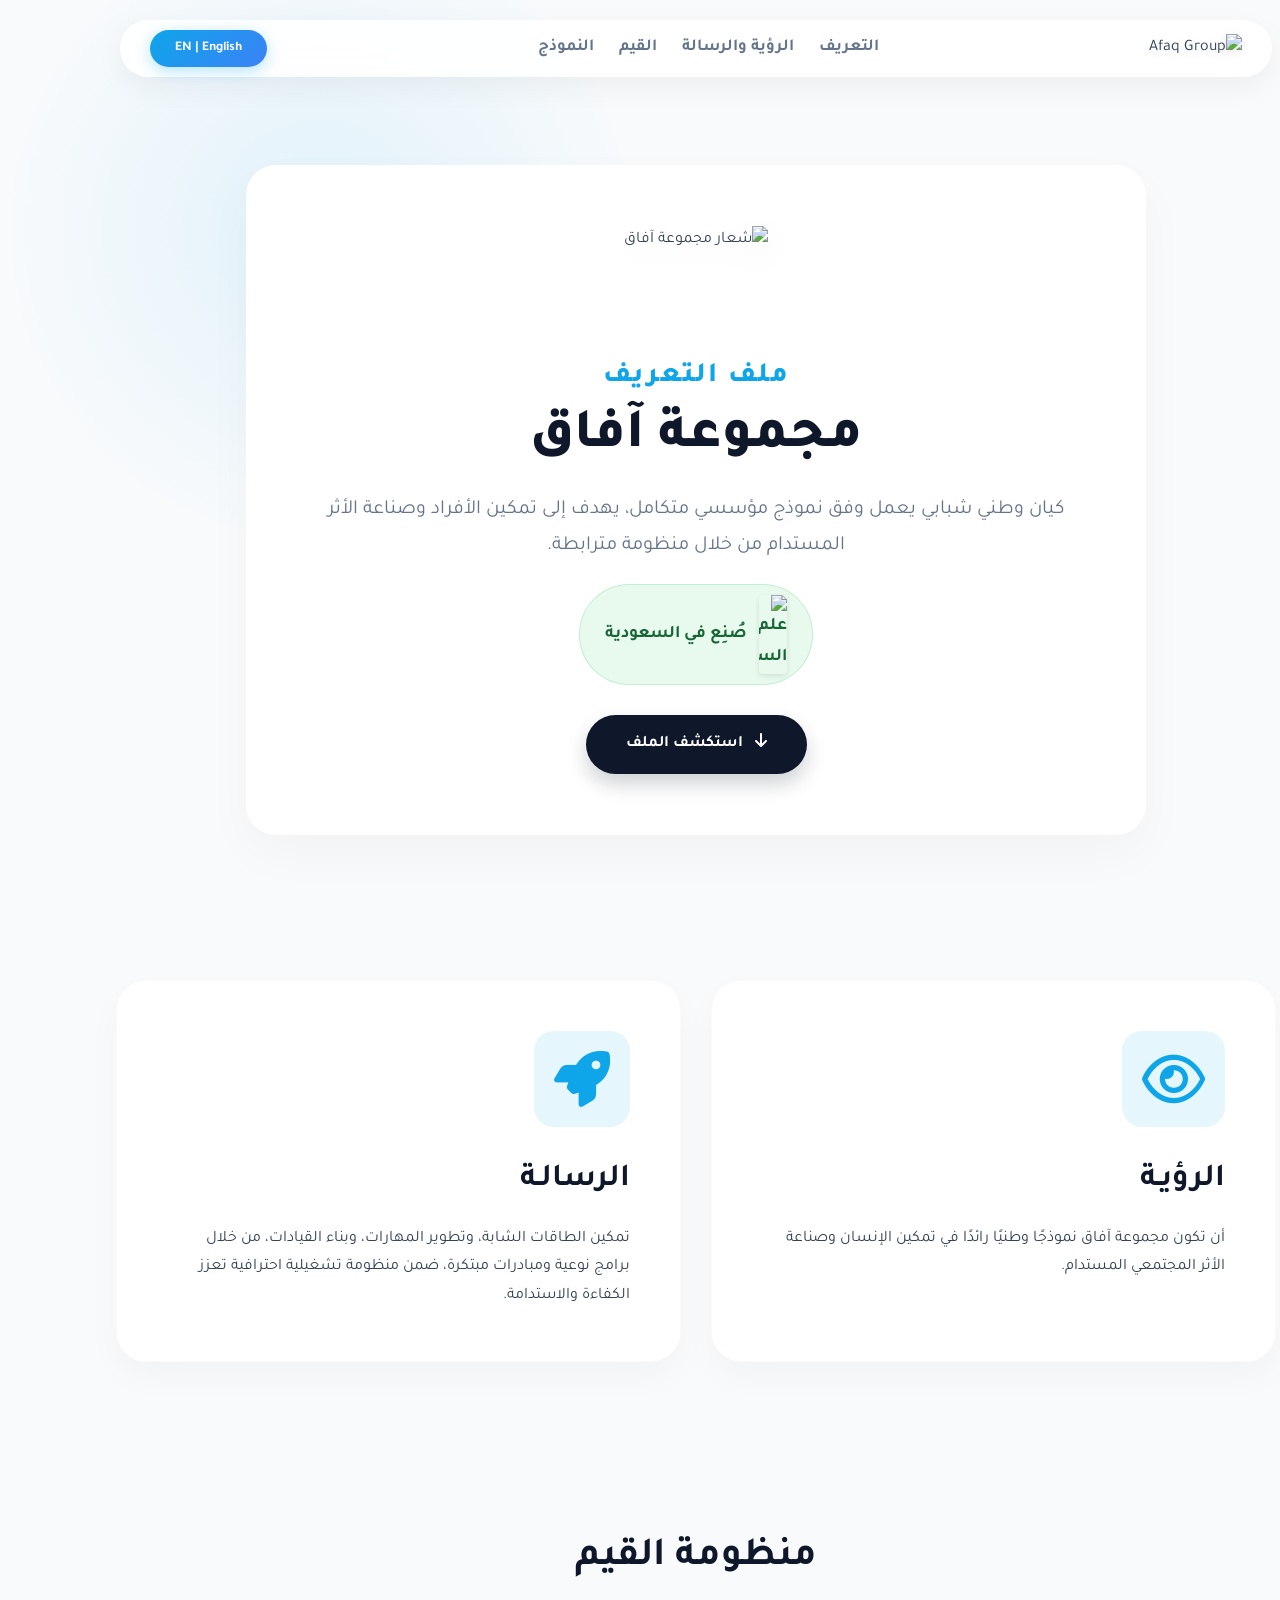
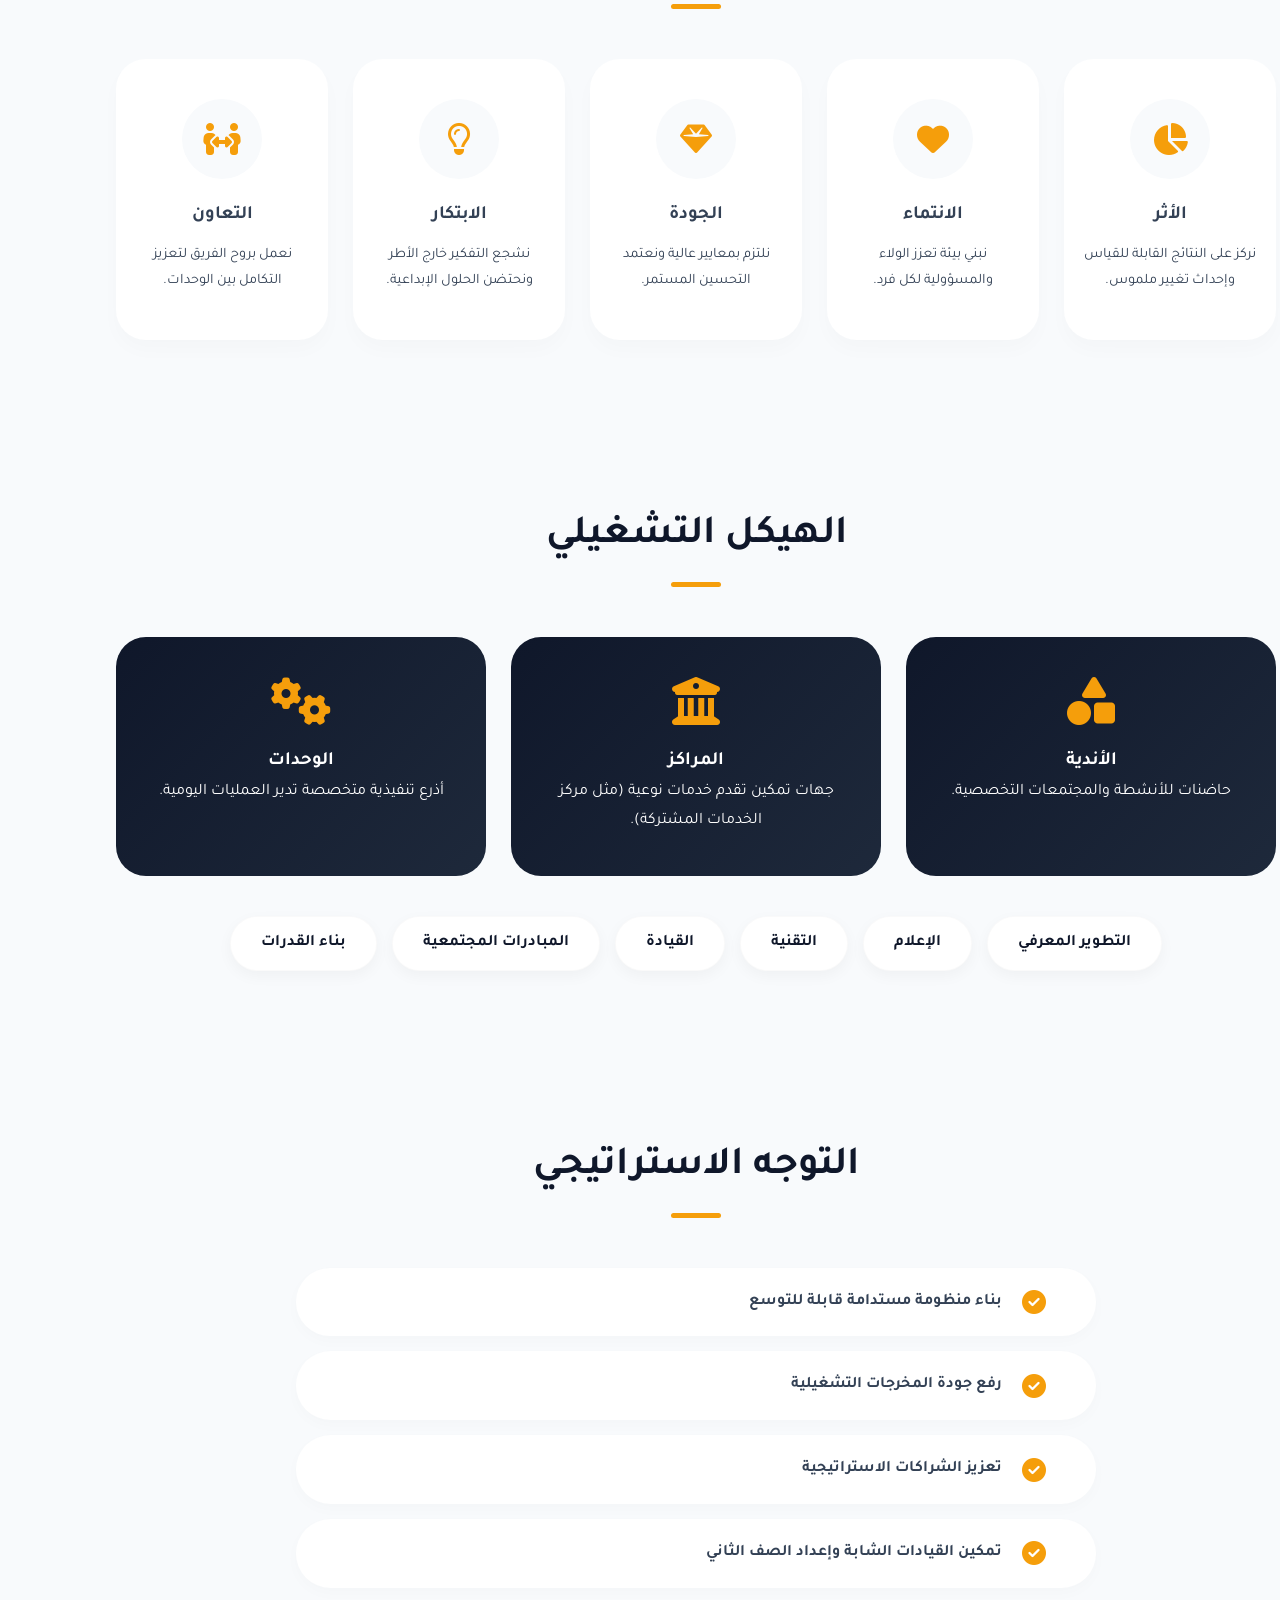
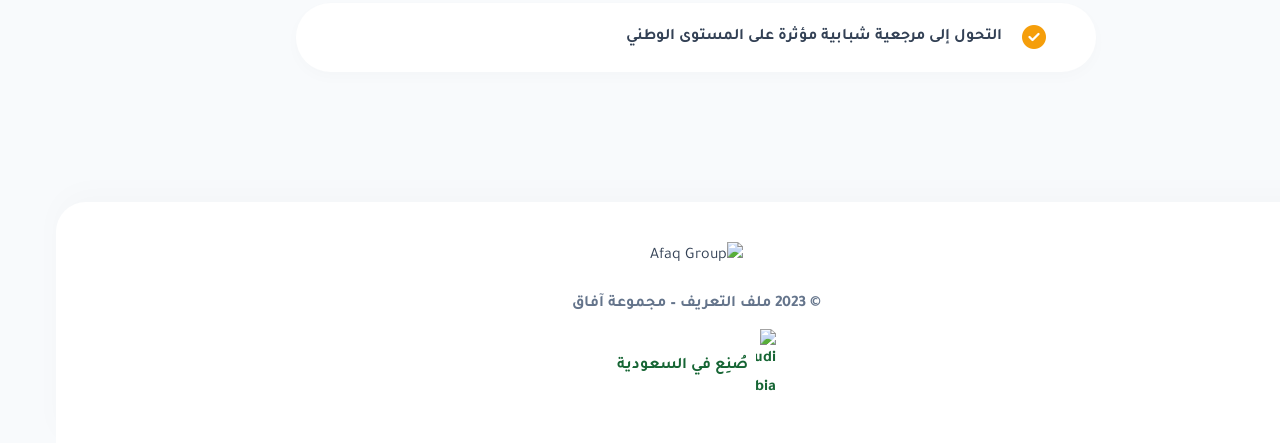
==== index.html @ 3bacb2dc "Rename index.tml to index.html" ====
<!DOCTYPE html>
<html lang="ar" dir="rtl">
<head>
    <meta charset="UTF-8">
    <meta name="viewport" content="width=device-width, initial-scale=1.0">
    <title>مجموعة آفاق | Afaq Group Profile</title>
    
    <!-- خطوط دائرية وناعمة -->
    <link href="https://fonts.googleapis.com/css2?family=Outfit:wght@300;400;600;700&family=Tajawal:wght@300;400;500;700;800&display=swap" rel="stylesheet">
    
    <!-- مكتبة الأيقونات -->
    <link rel="stylesheet" href="https://cdnjs.cloudflare.com/ajax/libs/font-awesome/6.4.0/css/all.min.css">
    
    <style>
        /* المتغيرات (الألوان والانحناءات) */
        :root {
            --primary: #0f172a;      
            --secondary: #0ea5e9;    
            --accent: #f59e0b;       
            --bg-body: #f8fafc;      
            --bg-card: #ffffff;      
            --text-main: #334155;
            --text-muted: #64748b;
            
            /* الانحناءات (بدون زوايا حادة) */
            --radius-lg: 30px;
            --radius-md: 20px;
            --radius-pill: 50px;
            
            --transition: all 0.4s cubic-bezier(0.4, 0, 0.2, 1);
        }

        * {
            margin: 0;
            padding: 0;
            box-sizing: border-box;
        }

        body {
            background-color: var(--bg-body);
            color: var(--text-main);
            line-height: 1.8;
            overflow-x: hidden;
        }

        html[dir="rtl"] body { font-family: 'Tajawal', sans-serif; }
        html[dir="ltr"] body { font-family: 'Outfit', sans-serif; }

        html[dir="rtl"] .en { display: none !important; }
        html[dir="ltr"] .ar { display: none !important; }

        a { text-decoration: none; color: inherit; }
        ul { list-style: none; }

        /* شريط تنقل عائم ودائري */
        nav {
            position: fixed;
            top: 20px;
            left: 50%;
            transform: translateX(-50%);
            width: 90%;
            max-width: 1200px;
            background: rgba(255, 255, 255, 0.9);
            backdrop-filter: blur(10px);
            box-shadow: 0 10px 30px rgba(0,0,0,0.05);
            border-radius: var(--radius-pill);
            z-index: 1000;
            display: flex;
            justify-content: space-between;
            align-items: center;
            padding: 10px 30px;
            transition: var(--transition);
        }

        .logo img {
            height: 45px;
            object-fit: contain;
            filter: drop-shadow(0 2px 4px rgba(0,0,0,0.1));
        }

        .nav-links {
            display: flex;
            gap: 25px;
        }

        .nav-links a {
            font-weight: 600;
            color: var(--text-muted);
            transition: var(--transition);
            font-size: 1.05rem;
        }

        .nav-links a:hover {
            color: var(--secondary);
            transform: translateY(-2px);
            display: inline-block;
        }

        .lang-btn {
            background: linear-gradient(135deg, var(--secondary), #3b82f6);
            color: white;
            border: none;
            padding: 10px 25px;
            border-radius: var(--radius-pill);
            cursor: pointer;
            font-family: inherit;
            font-weight: 700;
            box-shadow: 0 4px 15px rgba(14, 165, 233, 0.3);
            transition: var(--transition);
        }

        .lang-btn:hover {
            transform: translateY(-3px) scale(1.05);
            box-shadow: 0 8px 20px rgba(14, 165, 233, 0.4);
        }

        .profile-container {
            max-width: 1200px;
            margin: 0 auto;
            padding: 0 20px;
        }

        /* الغلاف (Hero Section) */
        .hero {
            min-height: 100vh;
            display: flex;
            align-items: center;
            justify-content: center;
            text-align: center;
            padding-top: 100px;
            position: relative;
        }

        .hero::before {
            content: '';
            position: absolute;
            top: -10%;
            left: -10%;
            width: 50vw;
            height: 50vw;
            background: radial-gradient(circle, rgba(14, 165, 233, 0.1) 0%, rgba(255,255,255,0) 70%);
            border-radius: 50%;
            z-index: -1;
            animation: float-slow 10s infinite alternate;
        }

        .hero-card {
            background: var(--bg-card);
            padding: 60px 40px;
            border-radius: var(--radius-lg);
            box-shadow: 0 20px 50px rgba(0,0,0,0.03);
            max-width: 900px;
            width: 100%;
            border: 1px solid rgba(255,255,255,0.5);
            backdrop-filter: blur(5px);
            display: flex;
            flex-direction: column;
            align-items: center;
        }

        /* الشعار في الواجهة */
        .hero-logo {
            height: 110px;
            margin-bottom: 25px;
            filter: drop-shadow(0 10px 15px rgba(0,0,0,0.05));
            animation: float-btn 4s ease-in-out infinite;
        }

        .hero h1 {
            font-size: clamp(2rem, 5vw, 3.5rem);
            color: var(--primary);
            margin-bottom: 20px;
            font-weight: 800;
            line-height: 1.2;
        }

        .hero h1 span {
            color: var(--secondary);
            display: block;
            font-size: 0.5em;
            margin-bottom: 10px;
            letter-spacing: 2px;
            text-transform: uppercase;
        }

        .hero p {
            font-size: 1.25rem;
            color: var(--text-muted);
            margin-bottom: 20px;
            max-width: 800px;
        }

        /* شارة صنع في السعودية */
        .saudi-badge {
            display: inline-flex;
            align-items: center;
            gap: 12px;
            background: rgba(34, 197, 94, 0.1); /* لون أخضر خفيف جداً */
            color: #166534; /* أخضر داكن */
            padding: 10px 25px;
            border-radius: var(--radius-pill);
            font-weight: 700;
            margin-bottom: 30px;
            border: 1px solid rgba(34, 197, 94, 0.2);
            font-size: 1.1rem;
        }

        .saudi-flag {
            width: 28px;
            border-radius: 4px;
            box-shadow: 0 2px 5px rgba(0,0,0,0.1);
        }

        /* العناوين للأقسام */
        .section-header {
            text-align: center;
            margin-bottom: 50px;
        }

        .section-header h2 {
            font-size: 2.5rem;
            color: var(--primary);
            display: inline-block;
            position: relative;
            padding-bottom: 15px;
        }

        .section-header h2::after {
            content: '';
            position: absolute;
            bottom: 0;
            left: 50%;
            transform: translateX(-50%);
            width: 50px;
            height: 5px;
            background: var(--accent);
            border-radius: var(--radius-pill);
        }

        section { padding: 80px 0; }

        /* البطاقات العامة */
        .vm-grid {
            display: grid;
            grid-template-columns: repeat(auto-fit, minmax(350px, 1fr));
            gap: 30px;
        }

        .vm-card {
            background: var(--bg-card);
            padding: 50px;
            border-radius: var(--radius-lg);
            box-shadow: 0 15px 35px rgba(0,0,0,0.03);
            position: relative;
            overflow: hidden;
            transition: var(--transition);
            border: 1px solid rgba(0,0,0,0.02);
            z-index: 1;
        }

        .vm-card::before {
            content: '';
            position: absolute;
            top: 0;
            right: 0;
            width: 100%;
            height: 100%;
            background: linear-gradient(135deg, rgba(14, 165, 233, 0.05), transparent);
            z-index: -1;
            opacity: 0;
            transition: var(--transition);
        }

        .vm-card:hover {
            transform: translateY(-15px);
            box-shadow: 0 25px 50px rgba(14, 165, 233, 0.1);
        }

        .vm-card:hover::before { opacity: 1; }

        .vm-card i {
            font-size: 3.5rem;
            color: var(--secondary);
            margin-bottom: 25px;
            display: inline-block;
            background: rgba(14, 165, 233, 0.1);
            padding: 20px;
            border-radius: var(--radius-md);
        }

        /* شبكة القيم */
        .values-grid {
            display: grid;
            grid-template-columns: repeat(auto-fit, minmax(200px, 1fr));
            gap: 25px;
        }

        .value-card {
            background: var(--bg-card);
            padding: 40px 20px;
            border-radius: var(--radius-lg);
            text-align: center;
            box-shadow: 0 10px 20px rgba(0,0,0,0.02);
            transition: var(--transition);
            border-bottom: 5px solid transparent;
        }

        .value-card:hover {
            transform: translateY(-10px) scale(1.03);
            border-bottom-color: var(--secondary);
            box-shadow: 0 20px 40px rgba(0,0,0,0.06);
        }

        .icon-wrapper {
            width: 80px;
            height: 80px;
            margin: 0 auto 20px;
            background: var(--bg-body);
            border-radius: 50%;
            display: flex;
            align-items: center;
            justify-content: center;
            font-size: 2rem;
            color: var(--accent);
            transition: var(--transition);
        }

        .value-card:hover .icon-wrapper {
            background: var(--secondary);
            color: white;
            transform: rotateY(180deg);
        }

        /* نموذج العمل والمجالات */
        .model-grid {
            display: grid;
            grid-template-columns: repeat(auto-fit, minmax(250px, 1fr));
            gap: 25px;
            margin-bottom: 40px;
        }

        .model-item {
            background: linear-gradient(135deg, var(--primary), #1e293b);
            color: white;
            padding: 40px;
            border-radius: var(--radius-lg);
            text-align: center;
            transition: var(--transition);
        }

        .model-item:hover {
            transform: translateY(-10px);
            box-shadow: 0 15px 30px rgba(15, 23, 42, 0.3);
        }

        .tags-container {
            display: flex;
            flex-wrap: wrap;
            gap: 15px;
            justify-content: center;
            margin-top: 40px;
        }

        .tag {
            background: var(--bg-card);
            color: var(--primary);
            padding: 12px 30px;
            border-radius: var(--radius-pill);
            font-weight: 700;
            box-shadow: 0 5px 15px rgba(0,0,0,0.04);
            border: 1px solid rgba(0,0,0,0.02);
            transition: var(--transition);
        }

        .tag:hover {
            background: var(--secondary);
            color: white;
            transform: translateY(-5px);
        }

        /* التوجه الاستراتيجي */
        .strategy-list {
            display: flex;
            flex-direction: column;
            gap: 15px;
            max-width: 800px;
            margin: 0 auto;
        }

        .strategy-item {
            background: var(--bg-card);
            padding: 20px 30px;
            border-radius: var(--radius-pill);
            display: flex;
            align-items: center;
            box-shadow: 0 5px 15px rgba(0,0,0,0.02);
            transition: var(--transition);
        }

        .strategy-item:hover {
            transform: translateX(10px);
            box-shadow: 0 10px 25px rgba(14, 165, 233, 0.1);
            background: var(--secondary);
            color: white;
        }
        
        html[dir="ltr"] .strategy-item:hover {
            transform: translateX(-10px);
        }

        .strategy-item:hover i { color: white; }

        .strategy-item i {
            color: var(--accent);
            font-size: 1.5rem;
            margin: 0 20px;
            transition: var(--transition);
        }

        /* الفوتر */
        footer {
            background: var(--bg-card);
            padding: 40px 0;
            text-align: center;
            border-radius: var(--radius-lg) var(--radius-lg) 0 0;
            margin-top: 50px;
            box-shadow: 0 -10px 30px rgba(0,0,0,0.02);
        }

        /* --- الأنيميشن التفاعلي للمرور والتمرير --- */
        @keyframes float-slow {
            0% { transform: translate(0, 0); }
            100% { transform: translate(20px, 20px); }
        }

        @keyframes float-btn {
            0%, 100% { transform: translateY(0); }
            50% { transform: translateY(-10px); }
        }

        .btn-float {
            display: inline-block;
            background: var(--primary);
            color: white;
            padding: 15px 40px;
            border-radius: var(--radius-pill);
            font-weight: bold;
            box-shadow: 0 10px 20px rgba(15, 23, 42, 0.2);
            transition: var(--transition);
        }

        .btn-float:hover {
            background: var(--secondary);
            transform: translateY(-5px);
        }

        .reveal {
            opacity: 0;
            transform: translateY(50px);
            transition: all 0.8s cubic-bezier(0.5, 0, 0, 1);
        }

        .reveal.active {
            opacity: 1;
            transform: translateY(0);
        }

        @media (max-width: 768px) {
            nav { padding: 10px 15px; top: 10px; width: 95%; }
            .nav-links { display: none; }
            .hero-card { padding: 40px 20px; }
            .hero-logo { height: 90px; }
            .strategy-item { border-radius: var(--radius-md); flex-direction: column; text-align: center; padding: 20px; }
            .strategy-item i { margin: 0 0 10px 0; }
        }
    </style>
</head>
<body>

    <!-- شريط التنقل العائم -->
    <nav>
        <div class="logo">
            <img src="https://i.ibb.co/bMyS0cH5/AF-G-L.png" alt="Afaq Group">
        </div>
        <ul class="nav-links">
            <li><a href="#about" class="ar">التعريف</a><a href="#about" class="en">Overview</a></li>
            <li><a href="#vision" class="ar">الرؤية والرسالة</a><a href="#vision" class="en">Vision & Mission</a></li>
            <li><a href="#values" class="ar">القيم</a><a href="#values" class="en">Values</a></li>
            <li><a href="#model" class="ar">النموذج</a><a href="#model" class="en">Model</a></li>
        </ul>
        <button class="lang-btn" onclick="toggleLanguage()">EN | English</button>
    </nav>

    <div class="profile-container">
        
        <!-- الغلاف (Hero) -->
        <header class="hero">
            <div class="hero-card reveal active">
                
                <!-- إضافة الشعار هنا -->
                <img src="https://i.ibb.co/bMyS0cH5/AF-G-L.png" alt="شعار مجموعة آفاق" class="hero-logo">

                <h1>
                    <span class="ar">ملف التعريف</span>
                    <span class="en">Profile</span>
                    <div class="ar">مجموعة آفاق</div>
                    <div class="en">Afaq Group</div>
                </h1>
                
                <p class="ar">كيان وطني شبابي يعمل وفق نموذج مؤسسي متكامل، يهدف إلى تمكين الأفراد وصناعة الأثر المستدام من خلال منظومة مترابطة.</p>
                <p class="en">A national youth-driven entity operating through an integrated institutional model designed to empower individuals and create sustainable impact.</p>
                
                <!-- شارة صنع في السعودية -->
                <div class="saudi-badge">
                    <img src="https://upload.wikimedia.org/wikipedia/commons/0/0d/Flag_of_Saudi_Arabia.svg" alt="علم السعودية" class="saudi-flag">
                    <span class="ar">صُنِع في السعودية</span>
                    <span class="en">Made in Saudi Arabia</span>
                </div>

                <a href="#vision" class="btn-float">
                    <span class="ar"><i class="fa-solid fa-arrow-down" style="margin-left: 8px;"></i> استكشف الملف</span>
                    <span class="en">Explore Profile <i class="fa-solid fa-arrow-down" style="margin-right: 8px;"></i></span>
                </a>
            </div>
        </header>

        <!-- الرؤية والرسالة -->
        <section id="vision">
            <div class="vm-grid">
                <div class="vm-card reveal">
                    <i class="fa-regular fa-eye"></i>
                    <h3 class="ar" style="font-size: 2rem; color: var(--primary); margin-bottom: 15px;">الرؤيـة</h3>
                    <h3 class="en" style="font-size: 2rem; color: var(--primary); margin-bottom: 15px;">Vision</h3>
                    <p class="ar">أن تكون مجموعة آفاق نموذجًا وطنيًا رائدًا في تمكين الإنسان وصناعة الأثر المجتمعي المستدام.</p>
                    <p class="en">To become a leading national model in human empowerment and sustainable societal impact.</p>
                </div>
                <div class="vm-card reveal" style="transition-delay: 0.2s;">
                    <i class="fa-solid fa-rocket"></i>
                    <h3 class="ar" style="font-size: 2rem; color: var(--primary); margin-bottom: 15px;">الرسالـة</h3>
                    <h3 class="en" style="font-size: 2rem; color: var(--primary); margin-bottom: 15px;">Mission</h3>
                    <p class="ar">تمكين الطاقات الشابة، وتطوير المهارات، وبناء القيادات، من خلال برامج نوعية ومبادرات مبتكرة، ضمن منظومة تشغيلية احترافية تعزز الكفاءة والاستدامة.</p>
                    <p class="en">To empower youth, develop capabilities, and build future leaders through high-quality programs and innovative initiatives within a professional ecosystem.</p>
                </div>
            </div>
        </section>

        <!-- القيم -->
        <section id="values">
            <div class="section-header reveal">
                <h2 class="ar">منظومة القيم</h2>
                <h2 class="en">Core Values</h2>
            </div>
            <div class="values-grid">
                <div class="value-card reveal" style="transition-delay: 0.1s;">
                    <div class="icon-wrapper"><i class="fa-solid fa-chart-pie"></i></div>
                    <h3 class="ar">الأثر</h3><h3 class="en">Impact</h3>
                    <p class="ar" style="font-size: 0.9rem; margin-top:10px;">نركز على النتائج القابلة للقياس وإحداث تغيير ملموس.</p>
                    <p class="en" style="font-size: 0.9rem; margin-top:10px;">Focusing on measurable outcomes and sustainable change.</p>
                </div>
                <div class="value-card reveal" style="transition-delay: 0.2s;">
                    <div class="icon-wrapper"><i class="fa-solid fa-heart"></i></div>
                    <h3 class="ar">الانتماء</h3><h3 class="en">Belonging</h3>
                    <p class="ar" style="font-size: 0.9rem; margin-top:10px;">نبني بيئة تعزز الولاء والمسؤولية لكل فرد.</p>
                    <p class="en" style="font-size: 0.9rem; margin-top:10px;">Creating an environment of ownership and loyalty.</p>
                </div>
                <div class="value-card reveal" style="transition-delay: 0.3s;">
                    <div class="icon-wrapper"><i class="fa-solid fa-gem"></i></div>
                    <h3 class="ar">الجودة</h3><h3 class="en">Quality</h3>
                    <p class="ar" style="font-size: 0.9rem; margin-top:10px;">نلتزم بمعايير عالية ونعتمد التحسين المستمر.</p>
                    <p class="en" style="font-size: 0.9rem; margin-top:10px;">Committing to high standards and continuous improvement.</p>
                </div>
                <div class="value-card reveal" style="transition-delay: 0.4s;">
                    <div class="icon-wrapper"><i class="fa-regular fa-lightbulb"></i></div>
                    <h3 class="ar">الابتكار</h3><h3 class="en">Innovation</h3>
                    <p class="ar" style="font-size: 0.9rem; margin-top:10px;">نشجع التفكير خارج الأطر ونحتضن الحلول الإبداعية.</p>
                    <p class="en" style="font-size: 0.9rem; margin-top:10px;">Encouraging creative thinking and new solutions.</p>
                </div>
                <div class="value-card reveal" style="transition-delay: 0.5s;">
                    <div class="icon-wrapper"><i class="fa-solid fa-people-arrows"></i></div>
                    <h3 class="ar">التعاون</h3><h3 class="en">Collaboration</h3>
                    <p class="ar" style="font-size: 0.9rem; margin-top:10px;">نعمل بروح الفريق لتعزيز التكامل بين الوحدات.</p>
                    <p class="en" style="font-size: 0.9rem; margin-top:10px;">Promoting teamwork and integration across all units.</p>
                </div>
            </div>
        </section>

        <!-- نموذج العمل -->
        <section id="model">
            <div class="section-header reveal">
                <h2 class="ar">الهيكل التشغيلي</h2>
                <h2 class="en">Operating Model</h2>
            </div>
            
            <div class="model-grid">
                <div class="model-item reveal" style="transition-delay: 0.1s;">
                    <i class="fa-solid fa-shapes" style="font-size: 3rem; color: var(--accent); margin-bottom: 20px;"></i>
                    <h3 class="ar">الأندية</h3><h3 class="en">Clubs</h3>
                    <p class="ar">حاضنات للأنشطة والمجتمعات التخصصية.</p>
                    <p class="en">Communities and activity hubs.</p>
                </div>
                <div class="model-item reveal" style="transition-delay: 0.2s;">
                    <i class="fa-solid fa-building-columns" style="font-size: 3rem; color: var(--accent); margin-bottom: 20px;"></i>
                    <h3 class="ar">المراكز</h3><h3 class="en">Centers</h3>
                    <p class="ar">جهات تمكين تقدم خدمات نوعية (مثل مركز الخدمات المشتركة).</p>
                    <p class="en">Enablement bodies providing high-quality services.</p>
                </div>
                <div class="model-item reveal" style="transition-delay: 0.3s;">
                    <i class="fa-solid fa-gears" style="font-size: 3rem; color: var(--accent); margin-bottom: 20px;"></i>
                    <h3 class="ar">الوحدات</h3><h3 class="en">Units</h3>
                    <p class="ar">أذرع تنفيذية متخصصة تدير العمليات اليومية.</p>
                    <p class="en">Specialized operational arms managing daily operations.</p>
                </div>
            </div>

            <div class="tags-container reveal">
                <span class="tag"><span class="ar">التطوير المعرفي</span><span class="en">Knowledge Development</span></span>
                <span class="tag"><span class="ar">الإعلام</span><span class="en">Media</span></span>
                <span class="tag"><span class="ar">التقنية</span><span class="en">Technology</span></span>
                <span class="tag"><span class="ar">القيادة</span><span class="en">Leadership</span></span>
                <span class="tag"><span class="ar">المبادرات المجتمعية</span><span class="en">Community Initiatives</span></span>
                <span class="tag"><span class="ar">بناء القدرات</span><span class="en">Capacity Building</span></span>
            </div>
        </section>

        <!-- التوجه الاستراتيجي -->
        <section id="strategy">
            <div class="section-header reveal">
                <h2 class="ar">التوجه الاستراتيجي</h2>
                <h2 class="en">Strategic Direction</h2>
            </div>
            
            <div class="strategy-list">
                <div class="strategy-item reveal">
                    <i class="fa-solid fa-circle-check"></i>
                    <h4 class="ar">بناء منظومة مستدامة قابلة للتوسع</h4>
                    <h4 class="en">Building a scalable and sustainable ecosystem</h4>
                </div>
                <div class="strategy-item reveal">
                    <i class="fa-solid fa-circle-check"></i>
                    <h4 class="ar">رفع جودة المخرجات التشغيلية</h4>
                    <h4 class="en">Enhancing operational quality</h4>
                </div>
                <div class="strategy-item reveal">
                    <i class="fa-solid fa-circle-check"></i>
                    <h4 class="ar">تعزيز الشراكات الاستراتيجية</h4>
                    <h4 class="en">Establishing strategic partnerships</h4>
                </div>
                <div class="strategy-item reveal">
                    <i class="fa-solid fa-circle-check"></i>
                    <h4 class="ar">تمكين القيادات الشابة وإعداد الصف الثاني</h4>
                    <h4 class="en">Empowering youth leadership and second-line leaders</h4>
                </div>
                <div class="strategy-item reveal">
                    <i class="fa-solid fa-circle-check"></i>
                    <h4 class="ar">التحول إلى مرجعية شبابية مؤثرة على المستوى الوطني</h4>
                    <h4 class="en">Becoming a nationally recognized and influential youth entity</h4>
                </div>
            </div>
        </section>

    </div>

    <footer>
        <img src="https://i.ibb.co/bMyS0cH5/AF-G-L.png" alt="Afaq Group" style="height: 60px; margin-bottom: 20px;">
        <p class="ar" style="font-weight: 600; color: var(--text-muted); margin-bottom: 5px;">
            © 2023 ملف التعريف – مجموعة آفاق
        </p>
        <p class="en" style="font-weight: 600; color: var(--text-muted); margin-bottom: 5px;">
            © 2023 Profile – Afaq Group
        </p>
        
        <p style="font-weight: 700; color: #166534; display: flex; align-items: center; justify-content: center; gap: 8px; margin-top: 10px;">
            <img src="https://upload.wikimedia.org/wikipedia/commons/0/0d/Flag_of_Saudi_Arabia.svg" alt="Saudi Arabia" style="width: 20px; border-radius: 2px;">
            <span class="ar">صُنِع في السعودية</span>
            <span class="en">Made in Saudi Arabia</span>
        </p>
    </footer>

    <!-- سكربت التفاعل -->
    <script>
        function toggleLanguage() {
            const htmlTag = document.documentElement;
            const langBtn = document.querySelector('.lang-btn');
            
            if (htmlTag.getAttribute('dir') === 'rtl') {
                htmlTag.setAttribute('dir', 'ltr');
                htmlTag.setAttribute('lang', 'en');
                langBtn.textContent = 'AR | العربية';
            } else {
                htmlTag.setAttribute('dir', 'rtl');
                htmlTag.setAttribute('lang', 'ar');
                langBtn.textContent = 'EN | English';
            }
        }

        function reveal() {
            var reveals = document.querySelectorAll(".reveal");
            for (var i = 0; i < reveals.length; i++) {
                var windowHeight = window.innerHeight;
                var elementTop = reveals[i].getBoundingClientRect().top;
                var elementVisible = 100;
                
                if (elementTop < windowHeight - elementVisible) {
                    reveals[i].classList.add("active");
                }
            }
        }
        
        window.addEventListener("scroll", reveal);
        reveal();
    </script>
</body>
</html>
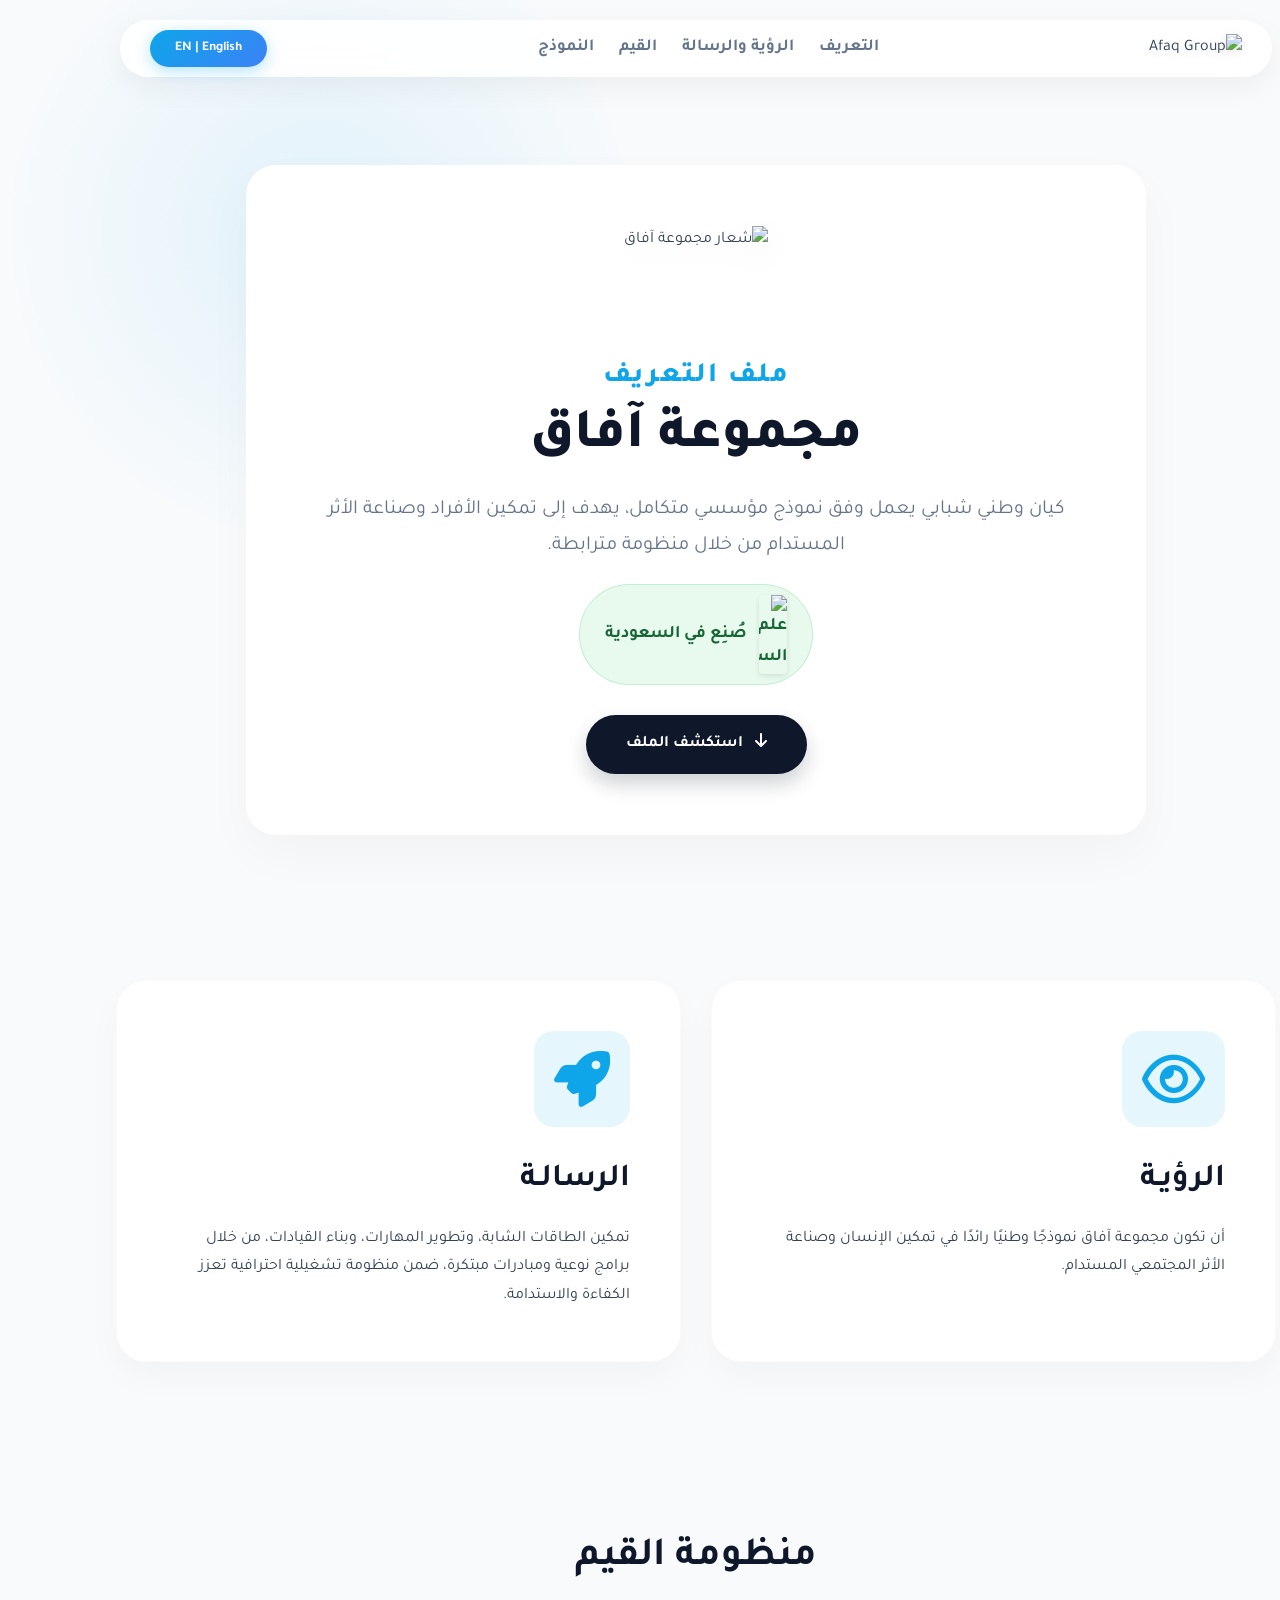
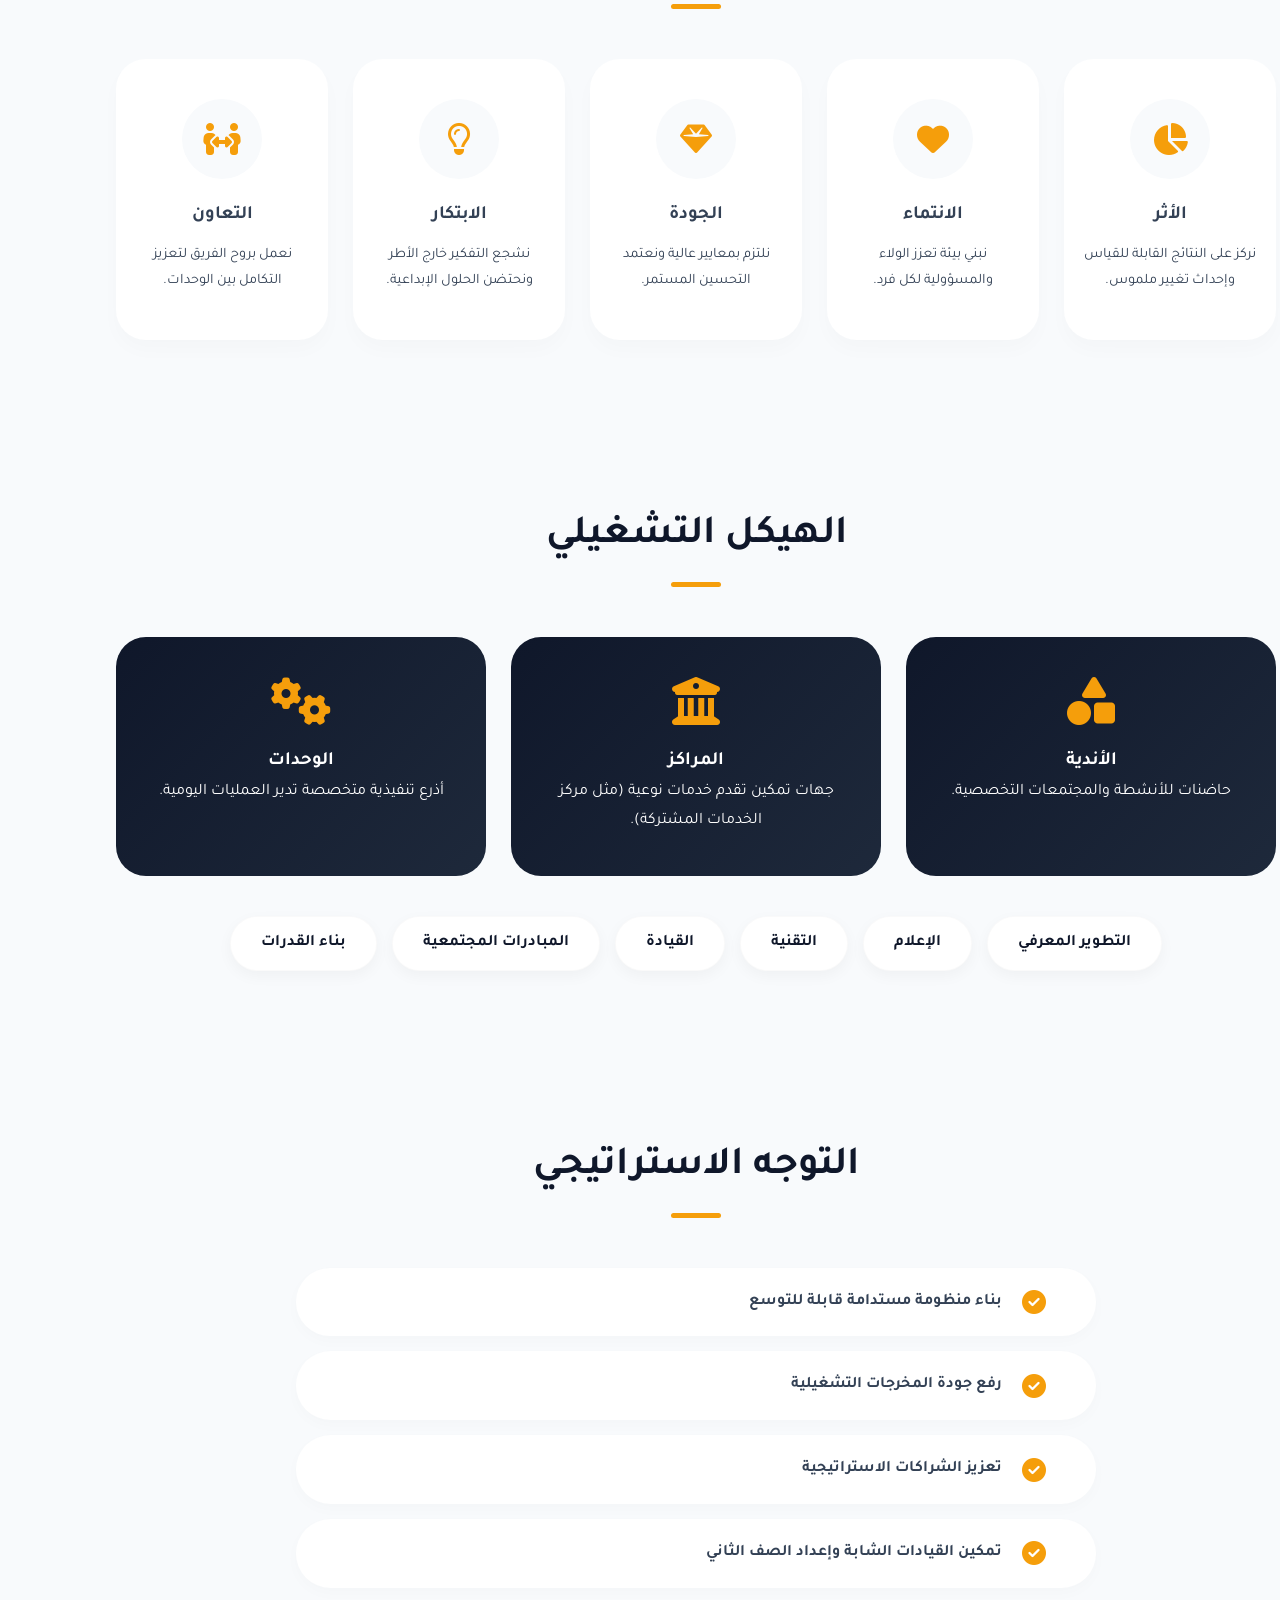
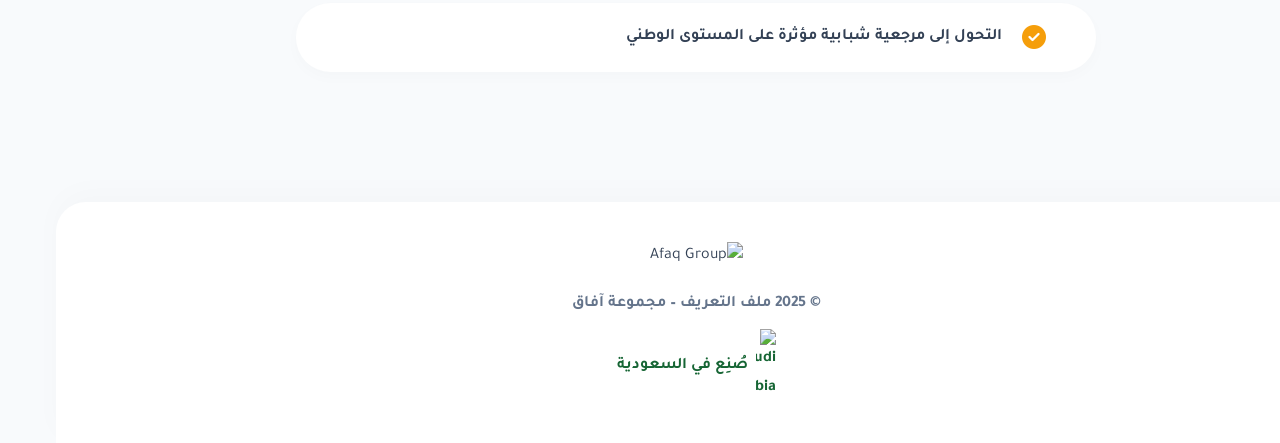
==== commit c8503772: "Update copyright year in footer to 2025" ====
--- a/index.html
+++ b/index.html
@@ -663,10 +663,10 @@
     <footer>
         <img src="https://i.ibb.co/bMyS0cH5/AF-G-L.png" alt="Afaq Group" style="height: 60px; margin-bottom: 20px;">
         <p class="ar" style="font-weight: 600; color: var(--text-muted); margin-bottom: 5px;">
-            © 2023 ملف التعريف – مجموعة آفاق
+            © 2025 ملف التعريف – مجموعة آفاق
         </p>
         <p class="en" style="font-weight: 600; color: var(--text-muted); margin-bottom: 5px;">
-            © 2023 Profile – Afaq Group
+            © 2025 Profile – Afaq Group
         </p>
         
         <p style="font-weight: 700; color: #166534; display: flex; align-items: center; justify-content: center; gap: 8px; margin-top: 10px;">
